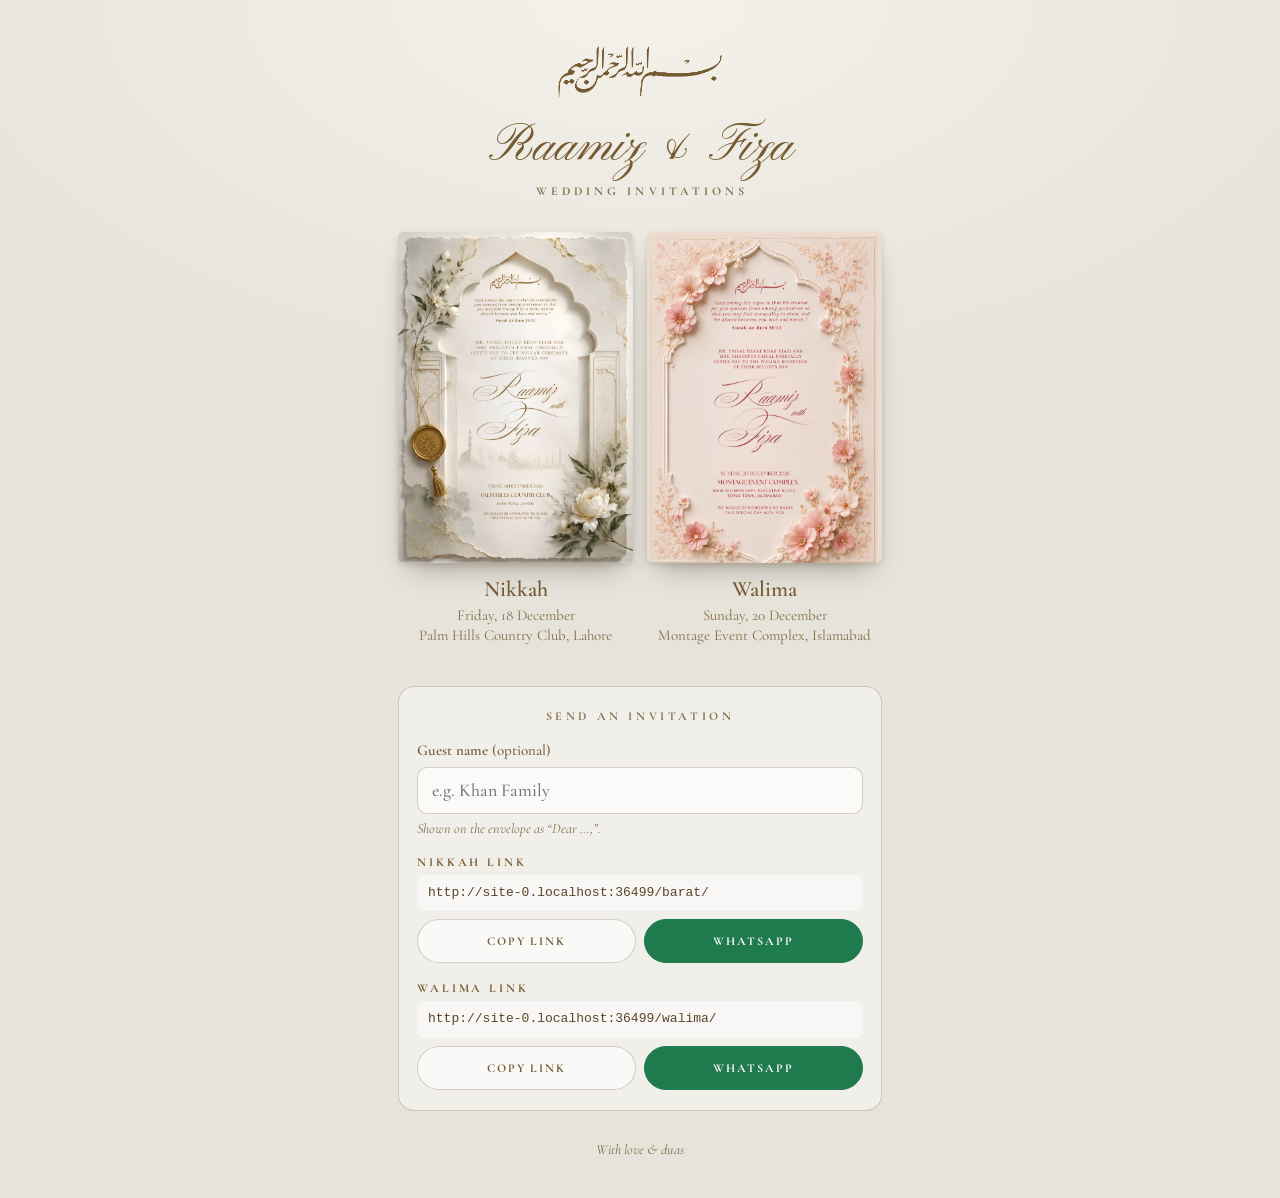
==== index.html @ 207fcbb6 "Digital wedding invitations for Raamiz & Fiza Envelope-opening invites for the Nikkah (/barat/) and " ====
<!doctype html>
<html lang="en">
<head>
<meta charset="utf-8">
<meta name="viewport" content="width=device-width, initial-scale=1, viewport-fit=cover">
<title>Raamiz &amp; Fiza · Invitations</title>
<meta name="description" content="Nikkah · Friday, 18 December 2026 · Lahore — Walima · Sunday, 20 December 2026 · Islamabad">
<meta name="robots" content="noindex, nofollow">
<meta name="format-detection" content="telephone=no">
<meta name="theme-color" content="#e6e3db">
<meta property="og:type" content="website">
<meta property="og:site_name" content="Raamiz &amp; Fiza">
<meta property="og:title" content="Raamiz &amp; Fiza · Wedding invitations">
<meta property="og:description" content="Nikkah · Friday, 18 December 2026 · Lahore — Walima · Sunday, 20 December 2026 · Islamabad">
<meta property="og:url" content="https://raamizkn.github.io/raamiz-fiza/">
<meta property="og:image" content="https://raamizkn.github.io/raamiz-fiza/assets/og-barat.jpg">
<meta property="og:image:width" content="1200">
<meta property="og:image:height" content="630">
<meta name="twitter:card" content="summary_large_image">
<link rel="icon" type="image/png" href="assets/icon-barat.png">
<link rel="apple-touch-icon" href="assets/touch-barat.png">
<link rel="preconnect" href="https://fonts.googleapis.com">
<link rel="preconnect" href="https://fonts.gstatic.com" crossorigin>
<link rel="stylesheet" href="https://fonts.googleapis.com/css2?family=Cormorant+Garamond:ital,wght@0,500;0,600;0,700;1,500&amp;family=Pinyon+Script&amp;display=swap">
<style>
  :root {
    --bg: #e6e3db;
    --ink: #765a31;
    --ink-soft: rgba(118, 90, 49, .86);
    --line: rgba(118, 90, 49, .28);
    --panel: rgba(255, 255, 255, .42);
    --serif: "Cormorant Garamond", Georgia, serif;
    --script: "Pinyon Script", "Snell Roundhand", cursive;
  }
  * { box-sizing: border-box; }
  html { background: var(--bg); -webkit-text-size-adjust: 100%; text-size-adjust: 100%; }
  body {
    margin: 0;
    min-height: 100svh;
    background: radial-gradient(90% 50% at 50% 0%, #f4f1ea 0%, transparent 70%), var(--bg);
    color: var(--ink);
    font-family: var(--serif);
    -webkit-font-smoothing: antialiased;
    -webkit-tap-highlight-color: transparent;
  }
  main {
    width: min(100%, 520px);
    margin: 0 auto;
    padding: calc(env(safe-area-inset-top, 0px) + 44px) 18px calc(env(safe-area-inset-bottom, 0px) + 40px);
    text-align: center;
  }
  .bismillah {
    width: 168px;
    aspect-ratio: 315 / 105;
    margin: 0 auto;
    background: var(--ink);
    -webkit-mask: url(assets/bismillah.png) center / contain no-repeat;
    mask: url(assets/bismillah.png) center / contain no-repeat;
  }
  h1 {
    margin: 18px 0 0;
    font-family: var(--script);
    font-weight: 400;
    font-size: 52px;
    line-height: 1.15;
  }
  .kicker {
    margin: 6px 0 0;
    font-size: 12px;
    font-weight: 700;
    letter-spacing: .34em;
    padding-left: .34em;
    text-transform: uppercase;
    color: var(--ink-soft);
  }
  .events {
    display: grid;
    grid-template-columns: 1fr 1fr;
    gap: 14px;
    margin-top: 34px;
  }
  .event {
    display: block;
    color: inherit;
    text-decoration: none;
  }
  .event img {
    display: block;
    width: 100%;
    height: auto;
    aspect-ratio: 1419 / 2000;
    border-radius: 6px;
    box-shadow: 0 2px 5px rgba(40, 26, 10, .12), 0 14px 26px -12px rgba(40, 26, 10, .4);
    transition: transform .2s ease;
  }
  .event:active img { transform: scale(.98); }
  .event h2 {
    margin: 14px 0 0;
    font-size: 22px;
    font-weight: 600;
    line-height: 1.1;
  }
  .event p {
    margin: 4px 0 0;
    font-size: 15px;
    line-height: 1.35;
    color: var(--ink-soft);
  }
  .share {
    margin-top: 40px;
    padding: 22px 18px 20px;
    border: 1px solid var(--line);
    border-radius: 16px;
    background: var(--panel);
    text-align: left;
  }
  .share h3 {
    margin: 0;
    font-size: 12px;
    font-weight: 700;
    letter-spacing: .3em;
    text-transform: uppercase;
    text-align: center;
    color: var(--ink-soft);
  }
  label {
    display: block;
    margin-top: 18px;
    font-size: 15px;
    font-weight: 600;
  }
  input {
    display: block;
    width: 100%;
    margin-top: 8px;
    padding: 12px 14px;
    border: 1px solid var(--line);
    border-radius: 10px;
    background: rgba(255, 255, 255, .7);
    color: var(--ink);
    font: 500 18px/1.2 var(--serif);
    outline: none;
  }
  input:focus { border-color: var(--ink-soft); }
  .hint { margin: 6px 0 0; font-size: 14px; font-style: italic; color: var(--ink-soft); }
  .link-row { margin-top: 18px; }
  .link-row strong {
    display: block;
    font-size: 12px;
    font-weight: 700;
    letter-spacing: .24em;
    text-transform: uppercase;
  }
  .link-row code {
    display: block;
    margin-top: 6px;
    padding: 9px 11px;
    border-radius: 8px;
    background: rgba(255, 255, 255, .55);
    font: 13px/1.4 ui-monospace, "SF Mono", Menlo, monospace;
    color: #5b4526;
    word-break: break-all;
  }
  .buttons { display: grid; grid-template-columns: 1fr 1fr; gap: 8px; margin-top: 8px; }
  button {
    min-height: 44px;
    border: 1px solid var(--line);
    border-radius: 999px;
    background: rgba(255, 255, 255, .6);
    color: var(--ink);
    font: 700 12px/1 var(--serif);
    letter-spacing: .16em;
    text-transform: uppercase;
    cursor: pointer;
  }
  button.wa { background: #1f7a4d; border-color: #1f7a4d; color: #fff; }
  button:active { transform: scale(.98); }
  footer { margin-top: 30px; font-size: 14px; font-style: italic; color: var(--ink-soft); }
</style>
</head>
<body>
<main>
  <div class="bismillah" role="img" aria-label="Bismillah ir-Rahman ir-Rahim"></div>
  <h1>Raamiz &amp; Fiza</h1>
  <p class="kicker">Wedding invitations</p>

  <div class="events">
    <a class="event" href="barat/">
      <img src="assets/card-barat.webp" width="1419" height="2000" alt="Nikkah invitation card">
      <h2>Nikkah</h2>
      <p>Friday, 18 December<br>Palm Hills Country Club, Lahore</p>
    </a>
    <a class="event" href="walima/">
      <img src="assets/card-walima.webp" width="1419" height="2000" alt="Walima invitation card">
      <h2>Walima</h2>
      <p>Sunday, 20 December<br>Montage Event Complex, Islamabad</p>
    </a>
  </div>

  <section class="share" aria-labelledby="share-title">
    <h3 id="share-title">Send an invitation</h3>
    <label for="guest">Guest name <span style="font-weight:500">(optional)</span></label>
    <input id="guest" type="text" autocomplete="off" placeholder="e.g. Khan Family" maxlength="48">
    <p class="hint">Shown on the envelope as “Dear …,”.</p>

    <div class="link-row" data-event="barat" data-title="Nikkah" data-when="Friday, 18 December 2026 at Palm Hills Country Club, Lahore">
      <strong>Nikkah link</strong>
      <code></code>
      <div class="buttons"><button type="button" data-copy>Copy link</button><button type="button" class="wa" data-wa>WhatsApp</button></div>
    </div>
    <div class="link-row" data-event="walima" data-title="Walima" data-when="Sunday, 20 December 2026 at Montage Event Complex, Islamabad">
      <strong>Walima link</strong>
      <code></code>
      <div class="buttons"><button type="button" data-copy>Copy link</button><button type="button" class="wa" data-wa>WhatsApp</button></div>
    </div>
  </section>

  <footer>With love &amp; duas</footer>
</main>

<script>
  (() => {
    const input = document.getElementById('guest');
    const rows = [...document.querySelectorAll('.link-row')];

    const linkFor = (row) => {
      const url = new URL(`${row.dataset.event}/`, location.href);
      url.search = '';
      url.hash = '';
      const name = input.value.replace(/\s+/g, ' ').trim();
      if (name) url.searchParams.set('to', name);
      return url.toString();
    };

    const message = (row) => {
      const name = input.value.replace(/\s+/g, ' ').trim();
      const greeting = name ? `Assalam-o-Alaikum ${name}!` : 'Assalam-o-Alaikum!';
      return `${greeting} You are cordially invited to the ${row.dataset.title} of Raamiz & Fiza on ${row.dataset.when}. 💌\n\nOpen your invitation: ${linkFor(row)}`;
    };

    const refresh = () => rows.forEach((row) => { row.querySelector('code').textContent = linkFor(row); });

    const copy = async (text) => {
      try {
        await navigator.clipboard.writeText(text);
        return true;
      } catch {
        const ta = Object.assign(document.createElement('textarea'), { value: text });
        ta.style.cssText = 'position:fixed;opacity:0';
        document.body.appendChild(ta);
        ta.select();
        const ok = document.execCommand('copy');
        ta.remove();
        return ok;
      }
    };

    rows.forEach((row) => {
      const copyBtn = row.querySelector('[data-copy]');
      copyBtn.addEventListener('click', async () => {
        const ok = await copy(linkFor(row));
        copyBtn.textContent = ok ? 'Copied ✓' : 'Press & hold link';
        setTimeout(() => { copyBtn.textContent = 'Copy link'; }, 1600);
      });
      row.querySelector('[data-wa]').addEventListener('click', () => {
        window.open(`https://wa.me/?text=${encodeURIComponent(message(row))}`, '_blank', 'noopener');
      });
    });

    input.addEventListener('input', refresh);
    refresh();
  })();
</script>
</body>
</html>
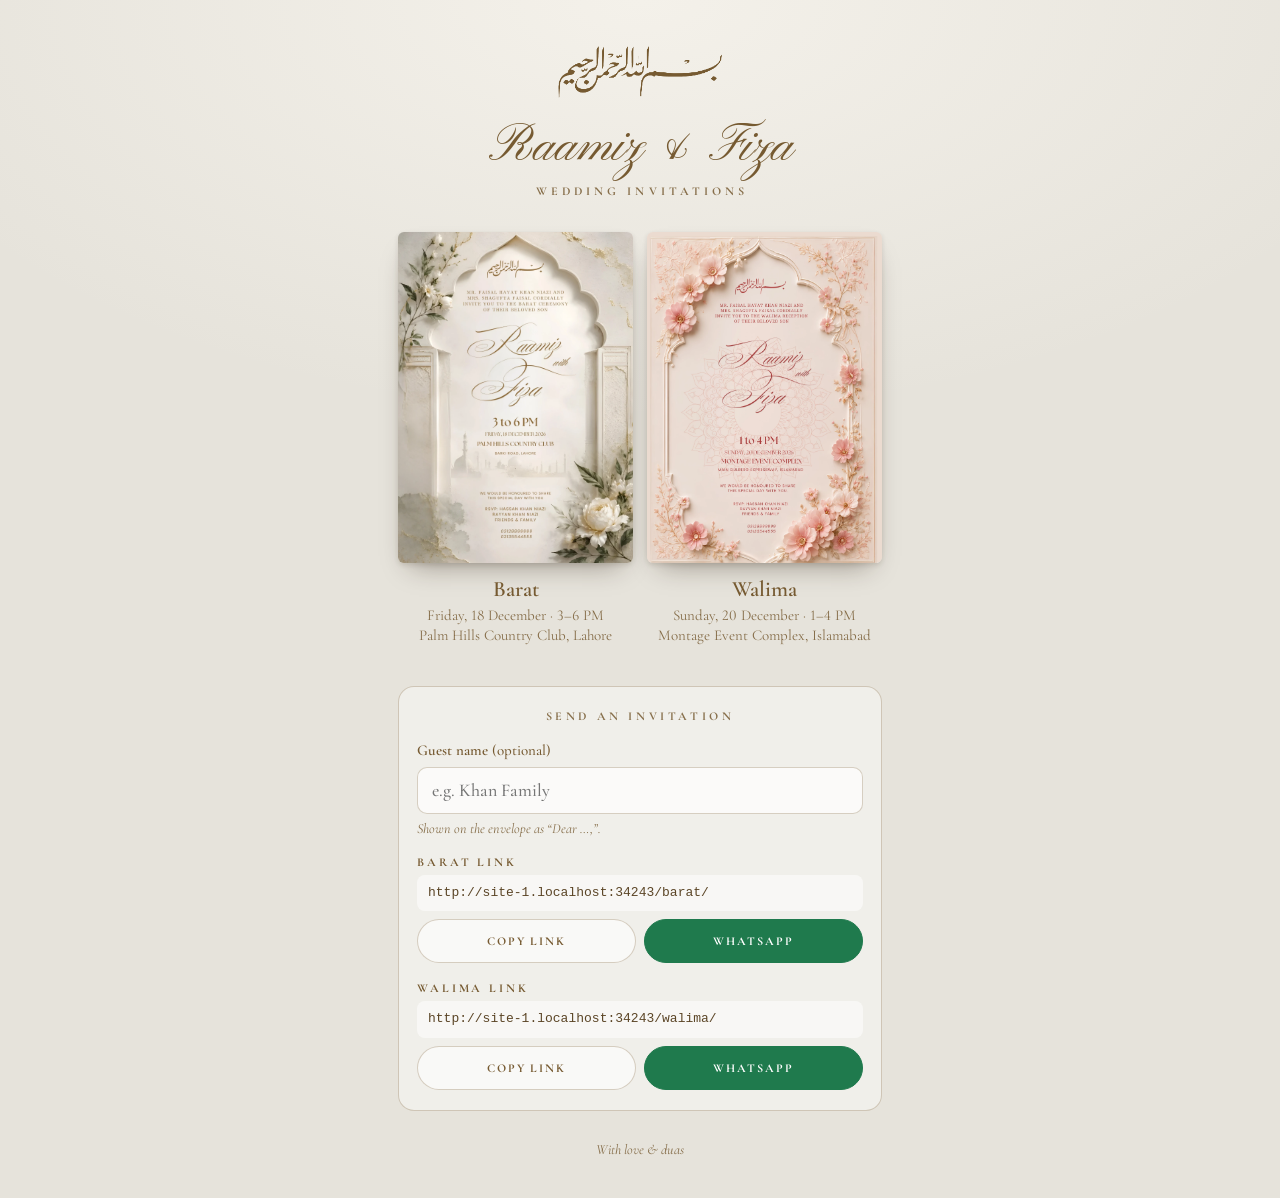
==== commit 0636f0ec: "Update invites with the new cards, times and RSVP - New Barat and Walima artwork; the Barat card is " ====
--- a/index.html
+++ b/index.html
@@ -4,14 +4,14 @@
 <meta charset="utf-8">
 <meta name="viewport" content="width=device-width, initial-scale=1, viewport-fit=cover">
 <title>Raamiz &amp; Fiza · Invitations</title>
-<meta name="description" content="Nikkah · Friday, 18 December 2026 · Lahore — Walima · Sunday, 20 December 2026 · Islamabad">
+<meta name="description" content="Barat · Friday, 18 December 2026 · 3 to 6 PM · Lahore — Walima · Sunday, 20 December 2026 · 1 to 4 PM · Islamabad">
 <meta name="robots" content="noindex, nofollow">
 <meta name="format-detection" content="telephone=no">
 <meta name="theme-color" content="#e6e3db">
 <meta property="og:type" content="website">
 <meta property="og:site_name" content="Raamiz &amp; Fiza">
 <meta property="og:title" content="Raamiz &amp; Fiza · Wedding invitations">
-<meta property="og:description" content="Nikkah · Friday, 18 December 2026 · Lahore — Walima · Sunday, 20 December 2026 · Islamabad">
+<meta property="og:description" content="Barat · Friday, 18 December 2026 · 3 to 6 PM · Lahore — Walima · Sunday, 20 December 2026 · 1 to 4 PM · Islamabad">
 <meta property="og:url" content="https://raamizkn.github.io/raamiz-fiza/">
 <meta property="og:image" content="https://raamizkn.github.io/raamiz-fiza/assets/og-barat.jpg">
 <meta property="og:image:width" content="1200">
@@ -40,6 +40,7 @@
     background: radial-gradient(90% 50% at 50% 0%, #f4f1ea 0%, transparent 70%), var(--bg);
     color: var(--ink);
     font-family: var(--serif);
+    font-variant-numeric: lining-nums;
     -webkit-font-smoothing: antialiased;
     -webkit-tap-highlight-color: transparent;
   }
@@ -89,6 +90,7 @@
     width: 100%;
     height: auto;
     aspect-ratio: 1419 / 2000;
+    object-fit: cover;
     border-radius: 6px;
     box-shadow: 0 2px 5px rgba(40, 26, 10, .12), 0 14px 26px -12px rgba(40, 26, 10, .4);
     transition: transform .2s ease;
@@ -186,14 +188,14 @@
 
   <div class="events">
     <a class="event" href="barat/">
-      <img src="assets/card-barat.webp" width="1419" height="2000" alt="Nikkah invitation card">
-      <h2>Nikkah</h2>
-      <p>Friday, 18 December<br>Palm Hills Country Club, Lahore</p>
+      <img src="assets/card-barat.webp" width="1276" height="1896" alt="Barat invitation card">
+      <h2>Barat</h2>
+      <p>Friday, 18 December · 3–6&nbsp;PM<br>Palm Hills Country Club, Lahore</p>
     </a>
     <a class="event" href="walima/">
       <img src="assets/card-walima.webp" width="1419" height="2000" alt="Walima invitation card">
       <h2>Walima</h2>
-      <p>Sunday, 20 December<br>Montage Event Complex, Islamabad</p>
+      <p>Sunday, 20 December · 1–4&nbsp;PM<br>Montage Event Complex, Islamabad</p>
     </a>
   </div>
 
@@ -203,12 +205,12 @@
     <input id="guest" type="text" autocomplete="off" placeholder="e.g. Khan Family" maxlength="48">
     <p class="hint">Shown on the envelope as “Dear …,”.</p>
 
-    <div class="link-row" data-event="barat" data-title="Nikkah" data-when="Friday, 18 December 2026 at Palm Hills Country Club, Lahore">
-      <strong>Nikkah link</strong>
+    <div class="link-row" data-event="barat" data-title="Barat" data-when="Friday, 18 December 2026, 3 to 6 PM at Palm Hills Country Club, Lahore" data-maps="Palm Hills Country Club, Barki Road, Lahore">
+      <strong>Barat link</strong>
       <code></code>
       <div class="buttons"><button type="button" data-copy>Copy link</button><button type="button" class="wa" data-wa>WhatsApp</button></div>
     </div>
-    <div class="link-row" data-event="walima" data-title="Walima" data-when="Sunday, 20 December 2026 at Montage Event Complex, Islamabad">
+    <div class="link-row" data-event="walima" data-title="Walima" data-when="Sunday, 20 December 2026, 1 to 4 PM at Montage Event Complex, Islamabad" data-maps="Montage Event Complex, Main Gulberg Expressway, Islamabad">
       <strong>Walima link</strong>
       <code></code>
       <div class="buttons"><button type="button" data-copy>Copy link</button><button type="button" class="wa" data-wa>WhatsApp</button></div>
@@ -235,7 +237,8 @@
     const message = (row) => {
       const name = input.value.replace(/\s+/g, ' ').trim();
       const greeting = name ? `Assalam-o-Alaikum ${name}!` : 'Assalam-o-Alaikum!';
-      return `${greeting} You are cordially invited to the ${row.dataset.title} of Raamiz & Fiza on ${row.dataset.when}. 💌\n\nOpen your invitation: ${linkFor(row)}`;
+      const location = `https://maps.google.com/?q=${encodeURIComponent(row.dataset.maps).replace(/%20/g, '+')}`;
+      return `${greeting} You are cordially invited to the ${row.dataset.title} of Raamiz & Fiza on ${row.dataset.when}. 💌\n\nOpen your invitation: ${linkFor(row)}\n\n📍 Location: ${location}`;
     };
 
     const refresh = () => rows.forEach((row) => { row.querySelector('code').textContent = linkFor(row); });
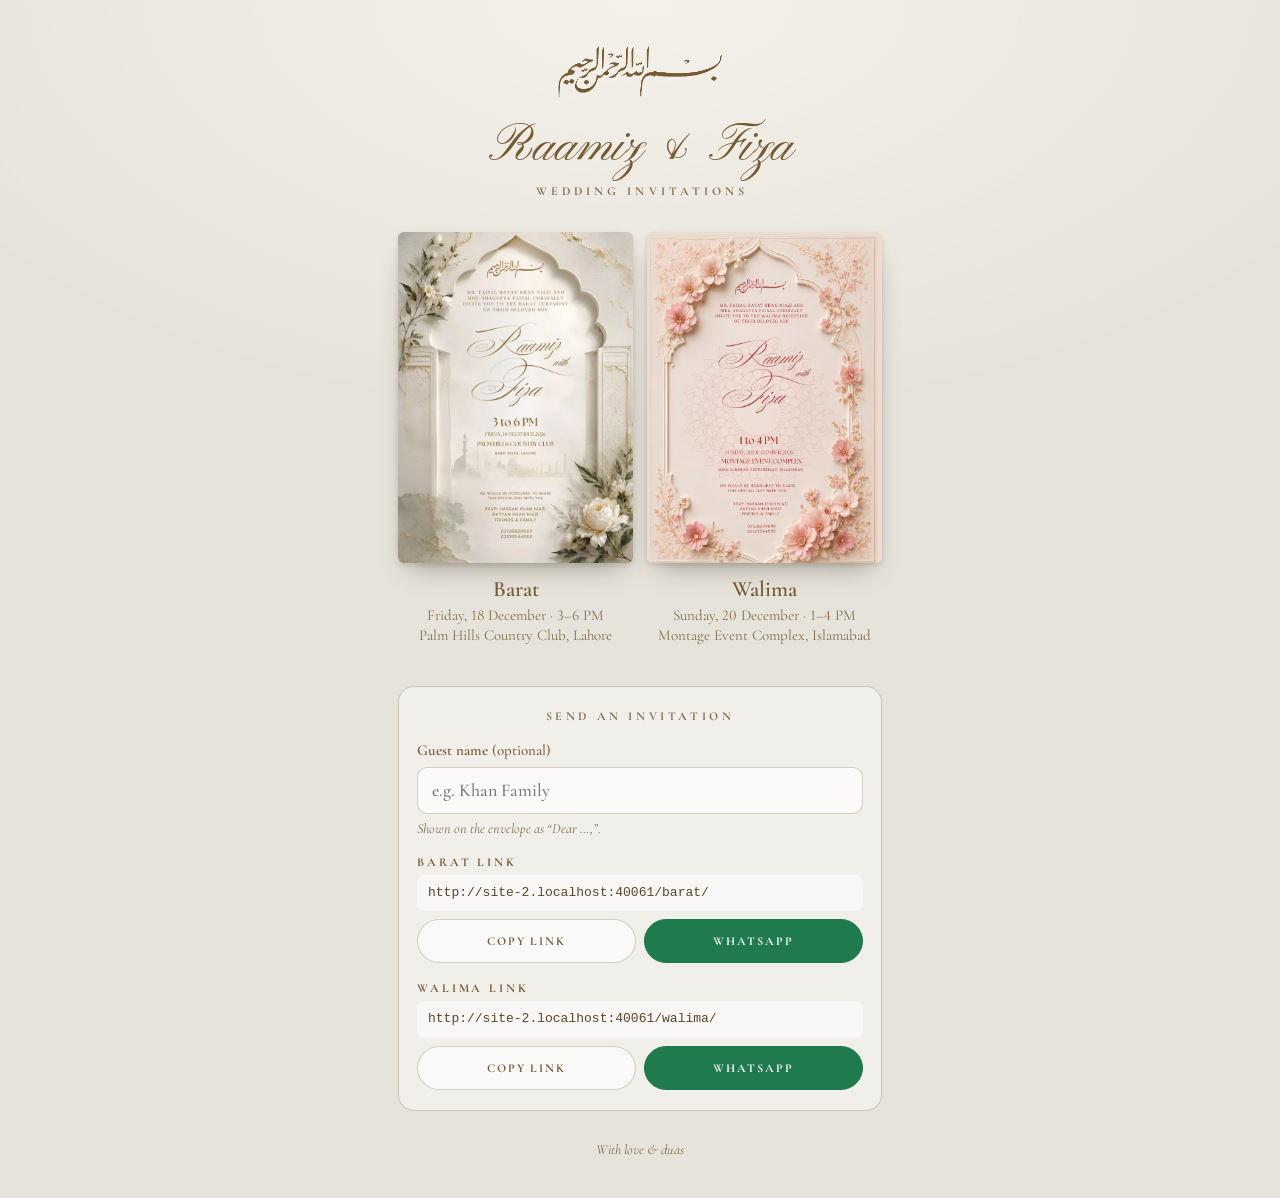
==== commit 1d7077b9: "Version asset links so cached files never mix with new pages Co-Authored-By: Claude Opus 5.5 <norepl" ====
--- a/index.html
+++ b/index.html
@@ -13,7 +13,7 @@
 <meta property="og:title" content="Raamiz &amp; Fiza · Wedding invitations">
 <meta property="og:description" content="Barat · Friday, 18 December 2026 · 3 to 6 PM · Lahore — Walima · Sunday, 20 December 2026 · 1 to 4 PM · Islamabad">
 <meta property="og:url" content="https://raamizkn.github.io/raamiz-fiza/">
-<meta property="og:image" content="https://raamizkn.github.io/raamiz-fiza/assets/og-barat.jpg">
+<meta property="og:image" content="https://raamizkn.github.io/raamiz-fiza/assets/og-barat.jpg?v=2">
 <meta property="og:image:width" content="1200">
 <meta property="og:image:height" content="630">
 <meta name="twitter:card" content="summary_large_image">
@@ -188,12 +188,12 @@
 
   <div class="events">
     <a class="event" href="barat/">
-      <img src="assets/card-barat.webp" width="1276" height="1896" alt="Barat invitation card">
+      <img src="assets/card-barat.webp?v=2" width="1276" height="1896" alt="Barat invitation card">
       <h2>Barat</h2>
       <p>Friday, 18 December · 3–6&nbsp;PM<br>Palm Hills Country Club, Lahore</p>
     </a>
     <a class="event" href="walima/">
-      <img src="assets/card-walima.webp" width="1419" height="2000" alt="Walima invitation card">
+      <img src="assets/card-walima.webp?v=2" width="1419" height="2000" alt="Walima invitation card">
       <h2>Walima</h2>
       <p>Sunday, 20 December · 1–4&nbsp;PM<br>Montage Event Complex, Islamabad</p>
     </a>
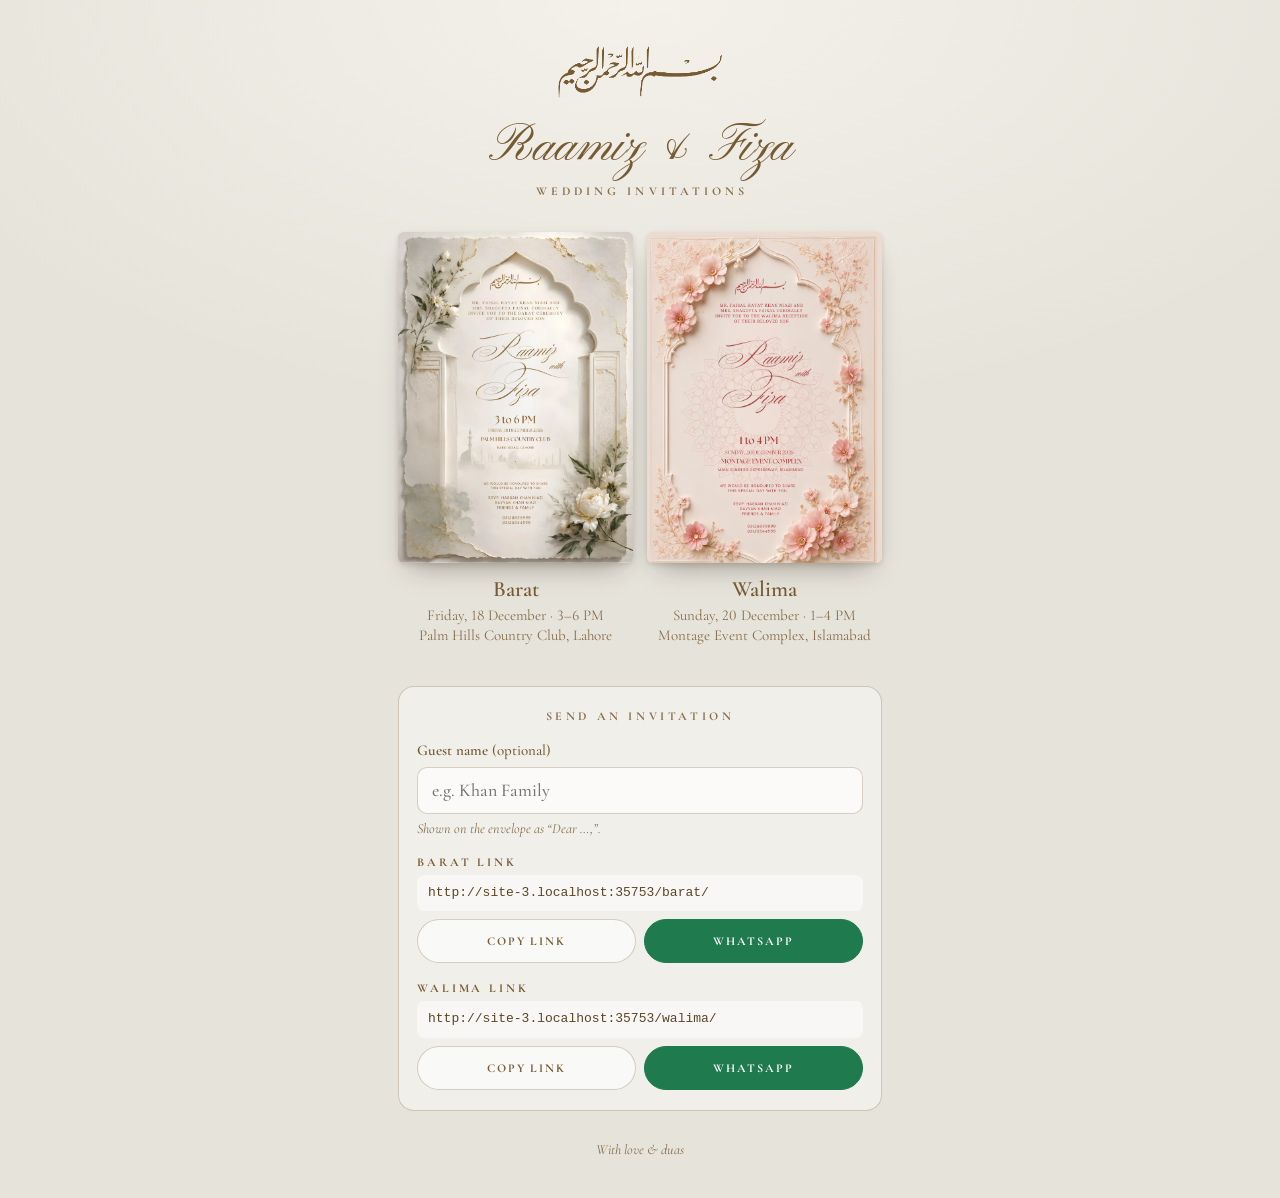
==== commit 3342c2ae: "Bring back the Barat card's torn edges The card shows as clean paper inside the envelope and the tor" ====
--- a/index.html
+++ b/index.html
@@ -13,7 +13,7 @@
 <meta property="og:title" content="Raamiz &amp; Fiza · Wedding invitations">
 <meta property="og:description" content="Barat · Friday, 18 December 2026 · 3 to 6 PM · Lahore — Walima · Sunday, 20 December 2026 · 1 to 4 PM · Islamabad">
 <meta property="og:url" content="https://raamizkn.github.io/raamiz-fiza/">
-<meta property="og:image" content="https://raamizkn.github.io/raamiz-fiza/assets/og-barat.jpg?v=2">
+<meta property="og:image" content="https://raamizkn.github.io/raamiz-fiza/assets/og-barat.jpg?v=3">
 <meta property="og:image:width" content="1200">
 <meta property="og:image:height" content="630">
 <meta name="twitter:card" content="summary_large_image">
@@ -188,12 +188,12 @@
 
   <div class="events">
     <a class="event" href="barat/">
-      <img src="assets/card-barat.webp?v=2" width="1276" height="1896" alt="Barat invitation card">
+      <img src="assets/card-barat.webp?v=3" width="1419" height="2000" alt="Barat invitation card">
       <h2>Barat</h2>
       <p>Friday, 18 December · 3–6&nbsp;PM<br>Palm Hills Country Club, Lahore</p>
     </a>
     <a class="event" href="walima/">
-      <img src="assets/card-walima.webp?v=2" width="1419" height="2000" alt="Walima invitation card">
+      <img src="assets/card-walima.webp?v=3" width="1419" height="2000" alt="Walima invitation card">
       <h2>Walima</h2>
       <p>Sunday, 20 December · 1–4&nbsp;PM<br>Montage Event Complex, Islamabad</p>
     </a>
